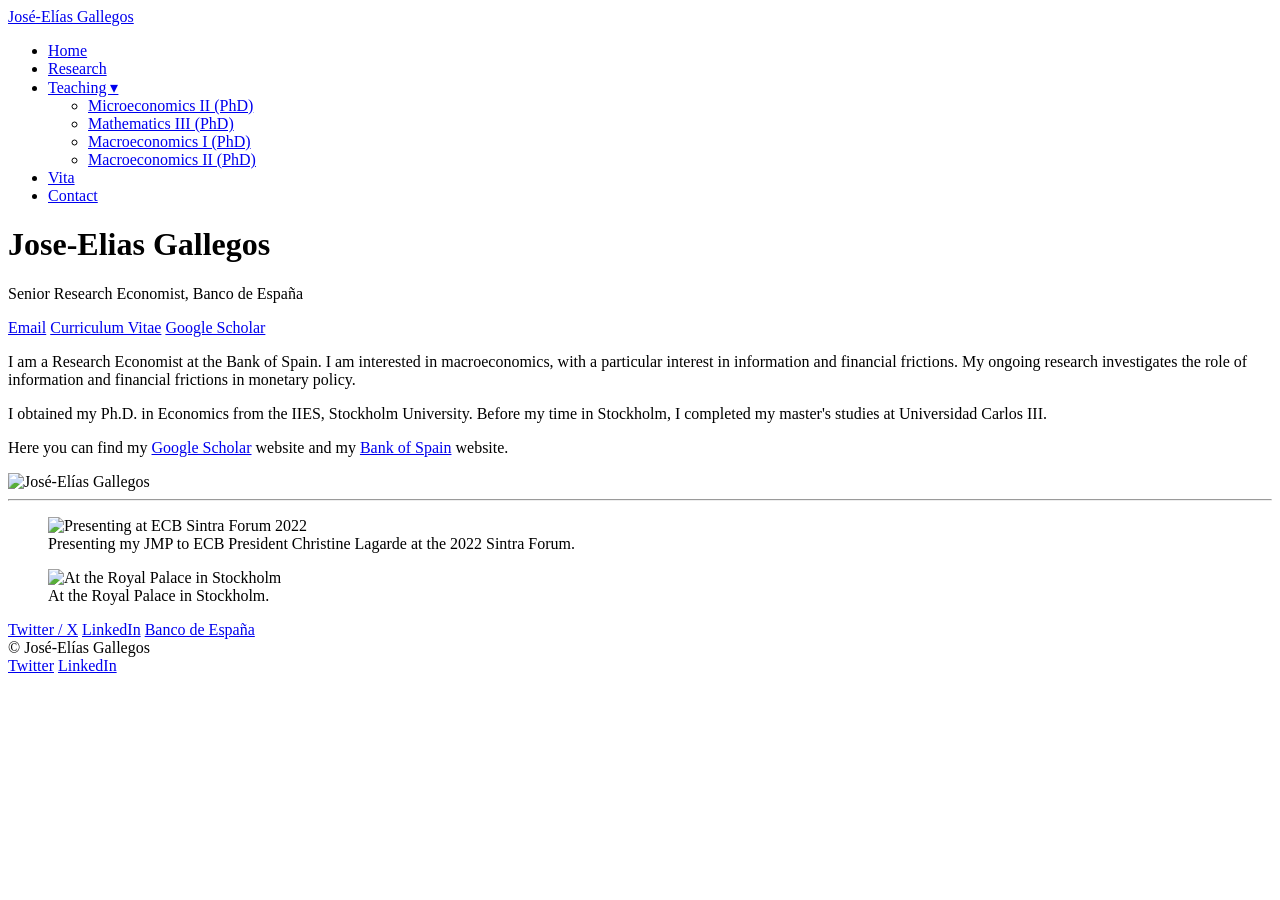
==== index.html @ 2db12de3 "Original files Inserted" ====
<!DOCTYPE html>
<html lang="en">
<head>
  <meta charset="UTF-8">
  <meta name="viewport" content="width=device-width, initial-scale=1.0">
  <meta name="description" content="José-Elías Gallegos, Senior Research Economist at Banco de España. Research in macroeconomics, information and financial frictions, monetary policy.">
  <meta name="keywords" content="Jose, Elias, Gallegos, economist, Banco de España, Bank of Spain, macroeconomics, monetary policy">
  <meta property="og:title" content="José-Elías Gallegos">
  <meta property="og:description" content="Senior Research Economist, Banco de España">
  <meta property="og:url" content="https://www.joseeliasgallegos.com/">
  <title>Home — José-Elías Gallegos</title>
  <link rel="stylesheet" href="style.css">
</head>
<body>

<nav>
  <div class="nav-inner">
    <a href="index.html" class="site-name">José-Elías Gallegos</a>
    <ul>
      <li><a href="index.html" class="active">Home</a></li>
      <li><a href="research.html">Research</a></li>
      <li>
        <a href="teaching.html">Teaching ▾</a>
        <ul class="dropdown">
          <li><a href="teaching.html#micro2">Microeconomics II (PhD)</a></li>
          <li><a href="teaching.html#math3">Mathematics III (PhD)</a></li>
          <li><a href="teaching.html#macro1">Macroeconomics I (PhD)</a></li>
          <li><a href="teaching.html#macro2">Macroeconomics II (PhD)</a></li>
        </ul>
      </li>
      <li><a href="vita.html">Vita</a></li>
      <li><a href="contact.html">Contact</a></li>
    </ul>
  </div>
</nav>

<main>
  <div class="home-header">
    <div class="intro">
      <h1>Jose-Elias Gallegos</h1>
      <p class="subtitle">Senior Research Economist, Banco de España</p>
      <div class="quick-links">
        <a href="mailto:jose.elias.gallegos@bde.es">Email</a>
        <a href="cv_bancodeespana.pdf" target="_blank">Curriculum Vitae</a>
        <a href="https://scholar.google.com/citations?user=LUEIuccAAAAJ&hl=es" target="_blank">Google Scholar</a>
      </div>
      <div class="bio">
        <p>I am a Research Economist at the Bank of Spain. I am interested in macroeconomics, with a particular interest in information and financial frictions. My ongoing research investigates the role of information and financial frictions in monetary policy.</p>
        <p>I obtained my Ph.D. in Economics from the IIES, Stockholm University. Before my time in Stockholm, I completed my master's studies at Universidad Carlos III.</p>
        <p>Here you can find my <a href="https://scholar.google.com/citations?user=LUEIuccAAAAJ&hl=es" target="_blank">Google Scholar</a> website and my <a href="https://www.bde.es/investigador/en/menu/people/research_staff_a/gallegos--jose-elias.html" target="_blank">Bank of Spain</a> website.</p>
      </div>
    </div>
    <img class="photo" src="https://www.joseeliasgallegos.com/uploads/7/5/1/4/75144577/dsc03676-2_orig.jpg" alt="José-Elías Gallegos">
  </div>

  <hr>

  <div class="photo-row">
    <figure class="photo-item">
      <img src="https://www.joseeliasgallegos.com/uploads/7/5/1/4/75144577/editor/img-6295.jpg" alt="Presenting at ECB Sintra Forum 2022">
      <figcaption>Presenting my JMP to ECB President Christine Lagarde at the 2022 Sintra Forum.</figcaption>
    </figure>
    <figure class="photo-item">
      <img src="https://www.joseeliasgallegos.com/uploads/7/5/1/4/75144577/editor/f115c68c-9a59-4f1e-ac28-5341543e4407.jpg" alt="At the Royal Palace in Stockholm">
      <figcaption>At the Royal Palace in Stockholm.</figcaption>
    </figure>
  </div>

  <div class="social-links">
    <a href="https://twitter.com/JoseEGaIIegos" target="_blank">Twitter / X</a>
    <a href="https://www.linkedin.com/in/jos%C3%A9-el%C3%ADas-gallegos-dago-4750639b/" target="_blank">LinkedIn</a>
    <a href="https://www.bde.es/investigador/en/menu/people/research_staff_a/gallegos--jose-elias.html" target="_blank">Banco de España</a>
  </div>
</main>

<footer>
  <div class="footer-inner">
    <span>© José-Elías Gallegos</span>
    <div class="footer-links">
      <a href="https://twitter.com/JoseEGaIIegos" target="_blank">Twitter</a>
      <a href="https://www.linkedin.com/in/jos%C3%A9-el%C3%ADas-gallegos-dago-4750639b/" target="_blank">LinkedIn</a>
    </div>
  </div>
</footer>

</body>
</html>
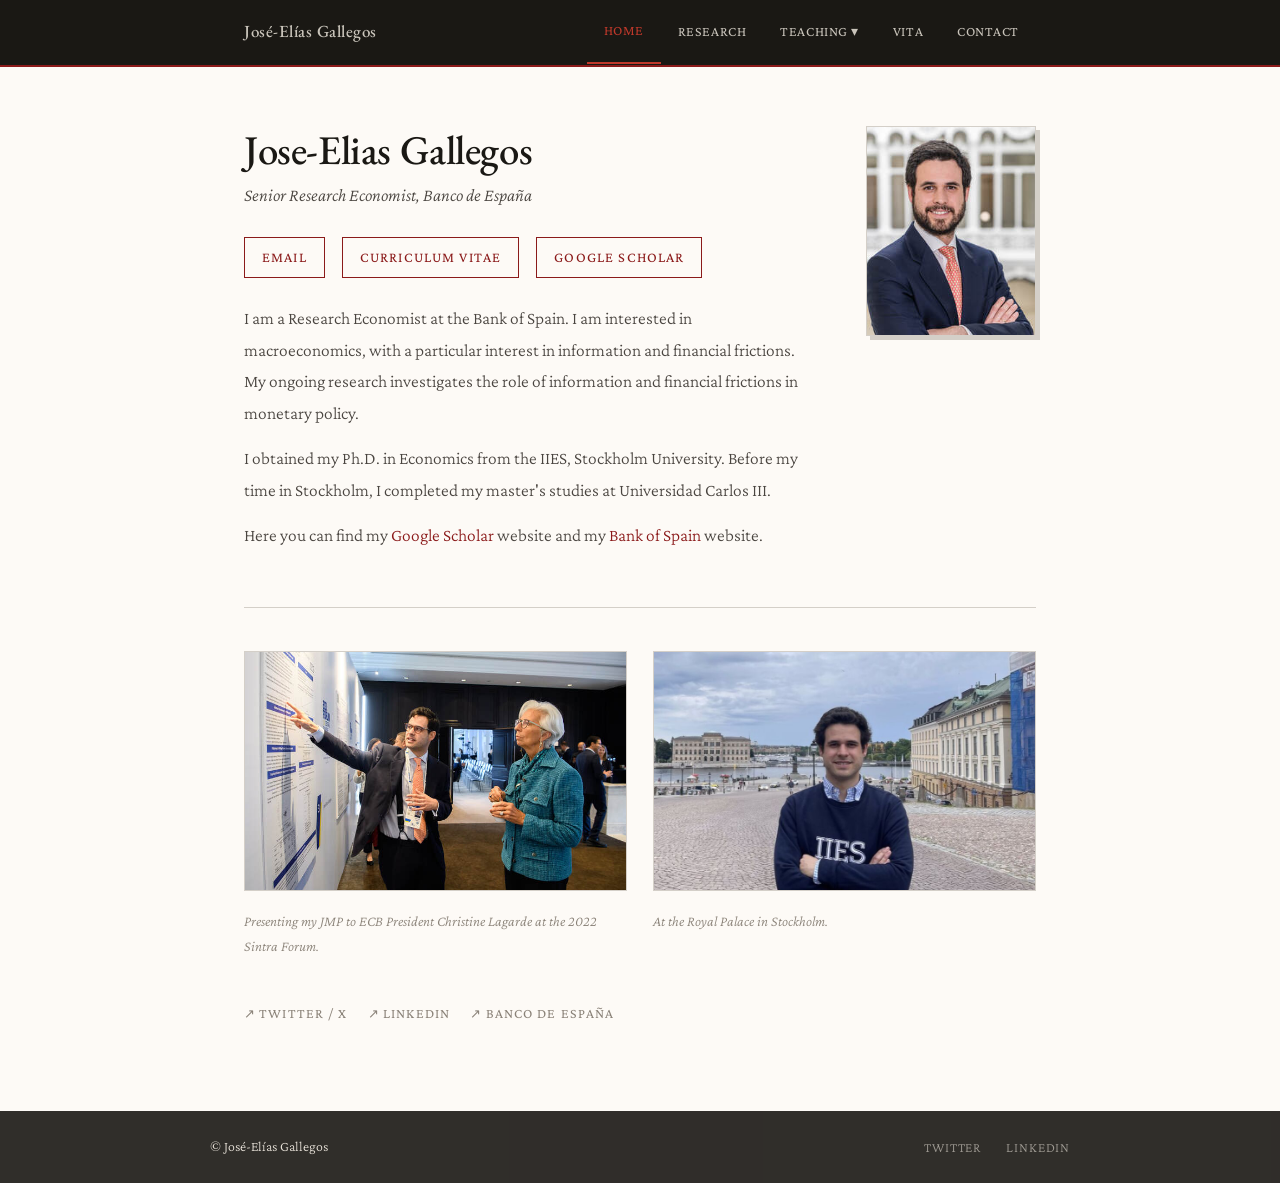
==== commit 0f45d63f: "Complete website overhaul: add local assets, teaching subpages, and fix all paths - Add imagenes/ fo" ====
--- a/index.html
+++ b/index.html
@@ -4,15 +4,12 @@
   <meta charset="UTF-8">
   <meta name="viewport" content="width=device-width, initial-scale=1.0">
   <meta name="description" content="José-Elías Gallegos, Senior Research Economist at Banco de España. Research in macroeconomics, information and financial frictions, monetary policy.">
-  <meta name="keywords" content="Jose, Elias, Gallegos, economist, Banco de España, Bank of Spain, macroeconomics, monetary policy">
   <meta property="og:title" content="José-Elías Gallegos">
   <meta property="og:description" content="Senior Research Economist, Banco de España">
-  <meta property="og:url" content="https://www.joseeliasgallegos.com/">
   <title>Home — José-Elías Gallegos</title>
   <link rel="stylesheet" href="style.css">
 </head>
 <body>
-
 <nav>
   <div class="nav-inner">
     <a href="index.html" class="site-name">José-Elías Gallegos</a>
@@ -22,10 +19,10 @@
       <li>
         <a href="teaching.html">Teaching ▾</a>
         <ul class="dropdown">
-          <li><a href="teaching.html#micro2">Microeconomics II (PhD)</a></li>
-          <li><a href="teaching.html#math3">Mathematics III (PhD)</a></li>
-          <li><a href="teaching.html#macro1">Macroeconomics I (PhD)</a></li>
-          <li><a href="teaching.html#macro2">Macroeconomics II (PhD)</a></li>
+          <li><a href="microeconomics-ii-phd.html">Microeconomics II (PhD)</a></li>
+          <li><a href="mathematics-iii-phd.html">Mathematics III (PhD)</a></li>
+          <li><a href="macroeconomics-i-phd.html">Macroeconomics I (PhD)</a></li>
+          <li><a href="macroeconomics-ii-phd.html">Macroeconomics II (PhD)</a></li>
         </ul>
       </li>
       <li><a href="vita.html">Vita</a></li>
@@ -33,7 +30,6 @@
     </ul>
   </div>
 </nav>
-
 <main>
   <div class="home-header">
     <div class="intro">
@@ -41,7 +37,7 @@
       <p class="subtitle">Senior Research Economist, Banco de España</p>
       <div class="quick-links">
         <a href="mailto:jose.elias.gallegos@bde.es">Email</a>
-        <a href="cv_bancodeespana.pdf" target="_blank">Curriculum Vitae</a>
+        <a href="pdfs/cv_bancodeespana.pdf" target="_blank">Curriculum Vitae</a>
         <a href="https://scholar.google.com/citations?user=LUEIuccAAAAJ&hl=es" target="_blank">Google Scholar</a>
       </div>
       <div class="bio">
@@ -50,29 +46,25 @@
         <p>Here you can find my <a href="https://scholar.google.com/citations?user=LUEIuccAAAAJ&hl=es" target="_blank">Google Scholar</a> website and my <a href="https://www.bde.es/investigador/en/menu/people/research_staff_a/gallegos--jose-elias.html" target="_blank">Bank of Spain</a> website.</p>
       </div>
     </div>
-    <img class="photo" src="https://www.joseeliasgallegos.com/uploads/7/5/1/4/75144577/dsc03676-2_orig.jpg" alt="José-Elías Gallegos">
+    <img class="photo" src="imagenes/foto-perfil.jpg" alt="José-Elías Gallegos">
   </div>
-
   <hr>
-
   <div class="photo-row">
     <figure class="photo-item">
-      <img src="https://www.joseeliasgallegos.com/uploads/7/5/1/4/75144577/editor/img-6295.jpg" alt="Presenting at ECB Sintra Forum 2022">
+      <img src="imagenes/foto-sintra.jpg" alt="Presenting at ECB Sintra Forum 2022">
       <figcaption>Presenting my JMP to ECB President Christine Lagarde at the 2022 Sintra Forum.</figcaption>
     </figure>
     <figure class="photo-item">
-      <img src="https://www.joseeliasgallegos.com/uploads/7/5/1/4/75144577/editor/f115c68c-9a59-4f1e-ac28-5341543e4407.jpg" alt="At the Royal Palace in Stockholm">
+      <img src="imagenes/foto-estocolmo.jpg" alt="At the Royal Palace in Stockholm">
       <figcaption>At the Royal Palace in Stockholm.</figcaption>
     </figure>
   </div>
-
   <div class="social-links">
     <a href="https://twitter.com/JoseEGaIIegos" target="_blank">Twitter / X</a>
     <a href="https://www.linkedin.com/in/jos%C3%A9-el%C3%ADas-gallegos-dago-4750639b/" target="_blank">LinkedIn</a>
     <a href="https://www.bde.es/investigador/en/menu/people/research_staff_a/gallegos--jose-elias.html" target="_blank">Banco de España</a>
   </div>
 </main>
-
 <footer>
   <div class="footer-inner">
     <span>© José-Elías Gallegos</span>
@@ -82,6 +74,5 @@
     </div>
   </div>
 </footer>
-
 </body>
 </html>
--- a/style.css
+++ b/style.css
@@ -0,0 +1,618 @@
+@import url('https://fonts.googleapis.com/css2?family=EB+Garamond:ital,wght@0,400;0,500;0,600;1,400;1,500&family=Crimson+Pro:ital,wght@0,300;0,400;0,600;1,300;1,400&family=JetBrains+Mono:wght@400;500&display=swap');
+
+:root {
+  --cream: #f8f5f0;
+  --ink: #1a1814;
+  --ink-light: #4a4540;
+  --ink-muted: #8a8278;
+  --accent: #8b1a1a;
+  --accent-soft: #c0392b;
+  --rule: #d4cfc8;
+  --bg: #fdfaf6;
+  --nav-bg: #1a1814;
+  --nav-text: #e8e2d8;
+  --nav-hover: #c0392b;
+  --link: #8b1a1a;
+  --link-hover: #c0392b;
+  --section-bg: #f2ede6;
+}
+
+*, *::before, *::after {
+  box-sizing: border-box;
+  margin: 0;
+  padding: 0;
+}
+
+html {
+  font-size: 17px;
+  scroll-behavior: smooth;
+}
+
+body {
+  background: var(--bg);
+  color: var(--ink);
+  font-family: 'Crimson Pro', Georgia, serif;
+  font-weight: 300;
+  line-height: 1.75;
+  min-height: 100vh;
+  display: flex;
+  flex-direction: column;
+}
+
+/* ── NAVIGATION ── */
+nav {
+  background: var(--nav-bg);
+  position: sticky;
+  top: 0;
+  z-index: 100;
+  border-bottom: 2px solid var(--accent);
+}
+
+nav .nav-inner {
+  max-width: 860px;
+  margin: 0 auto;
+  padding: 0 2rem;
+  display: flex;
+  align-items: center;
+  justify-content: space-between;
+  gap: 1rem;
+}
+
+nav .site-name {
+  font-family: 'EB Garamond', Georgia, serif;
+  font-size: 1rem;
+  font-weight: 500;
+  color: var(--nav-text);
+  text-decoration: none;
+  letter-spacing: 0.03em;
+  padding: 1rem 0;
+  white-space: nowrap;
+  opacity: 0.85;
+}
+
+nav ul {
+  list-style: none;
+  display: flex;
+  align-items: center;
+  gap: 0;
+  flex-wrap: wrap;
+}
+
+nav ul li {
+  position: relative;
+}
+
+nav ul li a {
+  display: block;
+  padding: 1.1rem 1rem;
+  color: var(--nav-text);
+  text-decoration: none;
+  font-family: 'Crimson Pro', Georgia, serif;
+  font-size: 0.95rem;
+  font-weight: 400;
+  letter-spacing: 0.04em;
+  text-transform: uppercase;
+  font-size: 0.82rem;
+  transition: color 0.2s;
+  opacity: 0.85;
+}
+
+nav ul li a:hover,
+nav ul li a.active {
+  color: var(--nav-hover);
+  opacity: 1;
+}
+
+nav ul li a.active {
+  border-bottom: 2px solid var(--nav-hover);
+}
+
+/* Dropdown */
+nav ul li .dropdown {
+  display: none;
+  position: absolute;
+  top: 100%;
+  left: 0;
+  background: var(--nav-bg);
+  border-top: 2px solid var(--accent);
+  min-width: 220px;
+  box-shadow: 0 4px 20px rgba(0,0,0,0.3);
+  z-index: 200;
+}
+
+nav ul li:hover .dropdown {
+  display: block;
+}
+
+nav ul li .dropdown li a {
+  padding: 0.6rem 1.2rem;
+  font-size: 0.8rem;
+  border-left: 2px solid transparent;
+  text-transform: none;
+  letter-spacing: 0.02em;
+}
+
+nav ul li .dropdown li a:hover {
+  border-left-color: var(--nav-hover);
+  background: rgba(255,255,255,0.05);
+}
+
+/* ── LAYOUT ── */
+main {
+  flex: 1;
+  max-width: 860px;
+  margin: 0 auto;
+  padding: 3.5rem 2rem 5rem;
+  width: 100%;
+}
+
+/* ── TYPOGRAPHY ── */
+h1 {
+  font-family: 'EB Garamond', Georgia, serif;
+  font-size: 2.4rem;
+  font-weight: 500;
+  line-height: 1.2;
+  letter-spacing: -0.01em;
+  color: var(--ink);
+  margin-bottom: 0.3rem;
+}
+
+h2 {
+  font-family: 'EB Garamond', Georgia, serif;
+  font-size: 1.5rem;
+  font-weight: 500;
+  color: var(--ink);
+  margin-bottom: 1.2rem;
+  margin-top: 2.5rem;
+  padding-bottom: 0.4rem;
+  border-bottom: 1px solid var(--rule);
+  letter-spacing: 0.01em;
+}
+
+h2:first-child {
+  margin-top: 0;
+}
+
+h3 {
+  font-family: 'EB Garamond', Georgia, serif;
+  font-size: 1.1rem;
+  font-weight: 600;
+  color: var(--ink);
+  margin-bottom: 0.3rem;
+}
+
+p {
+  margin-bottom: 1rem;
+}
+
+a {
+  color: var(--link);
+  text-decoration: none;
+  border-bottom: 1px solid transparent;
+  transition: color 0.2s, border-color 0.2s;
+}
+
+a:hover {
+  color: var(--link-hover);
+  border-bottom-color: var(--link-hover);
+}
+
+hr {
+  border: none;
+  border-top: 1px solid var(--rule);
+  margin: 2.5rem 0;
+}
+
+em {
+  font-style: italic;
+}
+
+strong, b {
+  font-weight: 600;
+}
+
+/* ── HOME PAGE ── */
+.home-header {
+  display: grid;
+  grid-template-columns: 1fr auto;
+  gap: 3rem;
+  align-items: start;
+  margin-bottom: 2.5rem;
+}
+
+.home-header .photo {
+  width: 170px;
+  height: 210px;
+  object-fit: cover;
+  object-position: top center;
+  border: 1px solid var(--rule);
+  box-shadow: 4px 4px 0 var(--rule);
+  flex-shrink: 0;
+}
+
+.home-header .intro {
+  flex: 1;
+}
+
+.subtitle {
+  font-family: 'Crimson Pro', Georgia, serif;
+  font-size: 1.05rem;
+  color: var(--ink-light);
+  font-weight: 300;
+  margin-bottom: 1.5rem;
+  font-style: italic;
+}
+
+.quick-links {
+  display: flex;
+  gap: 1rem;
+  margin-bottom: 1.5rem;
+  flex-wrap: wrap;
+}
+
+.quick-links a {
+  font-family: 'Crimson Pro', Georgia, serif;
+  font-size: 0.85rem;
+  text-transform: uppercase;
+  letter-spacing: 0.08em;
+  font-weight: 400;
+  padding: 0.4rem 1rem;
+  border: 1px solid var(--accent);
+  color: var(--accent);
+  transition: background 0.2s, color 0.2s;
+}
+
+.quick-links a:hover {
+  background: var(--accent);
+  color: white;
+  border-bottom-color: var(--accent);
+}
+
+.bio {
+  font-size: 1.03rem;
+  line-height: 1.8;
+  color: var(--ink-light);
+}
+
+.bio p {
+  margin-bottom: 0.8rem;
+}
+
+/* Photos row */
+.photo-row {
+  display: grid;
+  grid-template-columns: 1fr 1fr;
+  gap: 1.5rem;
+  margin: 2.5rem 0;
+}
+
+.photo-item img {
+  width: 100%;
+  height: 240px;
+  object-fit: cover;
+  border: 1px solid var(--rule);
+}
+
+.photo-item figcaption {
+  font-size: 0.85rem;
+  color: var(--ink-muted);
+  margin-top: 0.5rem;
+  font-style: italic;
+}
+
+/* Social links */
+.social-links {
+  display: flex;
+  gap: 1.2rem;
+  margin-top: 1.5rem;
+  flex-wrap: wrap;
+}
+
+.social-links a {
+  font-size: 0.82rem;
+  text-transform: uppercase;
+  letter-spacing: 0.08em;
+  color: var(--ink-muted);
+  font-weight: 400;
+  transition: color 0.2s;
+  border-bottom: none;
+}
+
+.social-links a:hover {
+  color: var(--accent);
+}
+
+.social-links a::before {
+  content: '↗ ';
+  font-size: 0.75rem;
+}
+
+/* ── RESEARCH PAGE ── */
+.paper-list {
+  list-style: none;
+  margin-bottom: 0.5rem;
+}
+
+.paper-item {
+  padding: 1.4rem 0;
+  border-bottom: 1px solid var(--rule);
+}
+
+.paper-item:first-child {
+  padding-top: 0.2rem;
+}
+
+.paper-item:last-child {
+  border-bottom: none;
+}
+
+.paper-title {
+  font-family: 'EB Garamond', Georgia, serif;
+  font-size: 1.08rem;
+  font-weight: 600;
+  font-style: italic;
+  color: var(--ink);
+  margin-bottom: 0.3rem;
+}
+
+.paper-title a {
+  color: var(--ink);
+  border-bottom: 1px solid var(--rule);
+}
+
+.paper-title a:hover {
+  color: var(--accent);
+  border-bottom-color: var(--accent);
+}
+
+.paper-authors {
+  font-size: 0.95rem;
+  color: var(--ink-light);
+  margin-bottom: 0.25rem;
+}
+
+.paper-journal {
+  font-size: 0.93rem;
+  color: var(--ink-light);
+  font-style: italic;
+  margin-bottom: 0.4rem;
+}
+
+.paper-links {
+  display: flex;
+  flex-wrap: wrap;
+  gap: 0.4rem;
+  margin-top: 0.5rem;
+}
+
+.paper-links a {
+  font-size: 0.78rem;
+  text-transform: uppercase;
+  letter-spacing: 0.06em;
+  padding: 0.2rem 0.6rem;
+  border: 1px solid var(--rule);
+  color: var(--ink-muted);
+  border-radius: 0;
+  transition: all 0.2s;
+}
+
+.paper-links a:hover {
+  border-color: var(--accent);
+  color: var(--accent);
+  background: transparent;
+}
+
+.badge {
+  display: inline-block;
+  font-size: 0.75rem;
+  background: var(--accent);
+  color: white;
+  padding: 0.15rem 0.55rem;
+  text-transform: uppercase;
+  letter-spacing: 0.06em;
+  margin-left: 0.5rem;
+  font-style: normal;
+  font-family: 'Crimson Pro', sans-serif;
+  font-weight: 400;
+  vertical-align: middle;
+}
+
+.media-coverage {
+  font-size: 0.88rem;
+  color: var(--ink-muted);
+  margin-top: 0.4rem;
+}
+
+.media-coverage a {
+  color: var(--ink-muted);
+  border-bottom: none;
+}
+
+.media-coverage a:hover {
+  color: var(--accent);
+}
+
+/* ── TEACHING PAGE ── */
+.teaching-block {
+  margin-bottom: 2rem;
+}
+
+.course-list {
+  list-style: none;
+  margin: 0.6rem 0;
+}
+
+.course-list li {
+  padding: 0.6rem 0;
+  border-bottom: 1px solid var(--rule);
+  font-size: 1rem;
+  display: flex;
+  justify-content: space-between;
+  align-items: baseline;
+  gap: 1rem;
+}
+
+.course-list li:last-child {
+  border-bottom: none;
+}
+
+.course-year {
+  color: var(--ink-muted);
+  font-style: italic;
+  font-size: 0.92rem;
+  white-space: nowrap;
+  flex-shrink: 0;
+}
+
+.award {
+  display: inline-block;
+  font-size: 0.72rem;
+  background: #d4a017;
+  color: white;
+  padding: 0.1rem 0.5rem;
+  letter-spacing: 0.06em;
+  text-transform: uppercase;
+  vertical-align: middle;
+  margin-left: 0.4rem;
+}
+
+/* ── VITA PAGE ── */
+.vita-section {
+  margin-bottom: 2rem;
+}
+
+.vita-cta {
+  display: inline-flex;
+  align-items: center;
+  gap: 0.5rem;
+  font-family: 'EB Garamond', Georgia, serif;
+  font-size: 1.1rem;
+  color: var(--accent);
+  border: 1px solid var(--accent);
+  padding: 0.6rem 1.4rem;
+  transition: all 0.2s;
+  margin-top: 0.5rem;
+}
+
+.vita-cta:hover {
+  background: var(--accent);
+  color: white;
+  border-bottom-color: var(--accent);
+}
+
+.vita-cta::before {
+  content: '↓ ';
+}
+
+/* ── CONTACT PAGE ── */
+.contact-grid {
+  display: grid;
+  grid-template-columns: 1fr 1fr;
+  gap: 2.5rem;
+  margin-top: 1rem;
+}
+
+.contact-item {
+  padding: 1.5rem;
+  background: var(--section-bg);
+  border-left: 3px solid var(--accent);
+}
+
+.contact-item h3 {
+  font-size: 0.78rem;
+  text-transform: uppercase;
+  letter-spacing: 0.1em;
+  color: var(--ink-muted);
+  font-weight: 400;
+  font-family: 'Crimson Pro', sans-serif;
+  margin-bottom: 0.6rem;
+}
+
+.contact-item p, .contact-item a {
+  font-size: 1.05rem;
+  color: var(--ink-light);
+}
+
+/* ── FOOTER ── */
+footer {
+  background: var(--nav-bg);
+  color: var(--nav-text);
+  padding: 1.4rem 2rem;
+  font-size: 0.82rem;
+  opacity: 0.9;
+}
+
+footer .footer-inner {
+  max-width: 860px;
+  margin: 0 auto;
+  display: flex;
+  justify-content: space-between;
+  align-items: center;
+  gap: 1rem;
+  flex-wrap: wrap;
+}
+
+footer a {
+  color: var(--nav-text);
+  opacity: 0.6;
+  font-size: 0.8rem;
+  text-transform: uppercase;
+  letter-spacing: 0.06em;
+  transition: opacity 0.2s;
+  border-bottom: none;
+}
+
+footer a:hover {
+  opacity: 1;
+  color: var(--nav-hover);
+}
+
+.footer-links {
+  display: flex;
+  gap: 1.5rem;
+}
+
+/* ── RESPONSIVE ── */
+@media (max-width: 650px) {
+  nav .nav-inner {
+    flex-direction: column;
+    align-items: flex-start;
+    padding: 0.5rem 1rem;
+  }
+
+  nav ul {
+    flex-wrap: wrap;
+    gap: 0;
+  }
+
+  nav ul li a {
+    padding: 0.6rem 0.7rem;
+    font-size: 0.78rem;
+  }
+
+  main {
+    padding: 2rem 1.2rem 4rem;
+  }
+
+  h1 {
+    font-size: 1.9rem;
+  }
+
+  .home-header {
+    grid-template-columns: 1fr;
+    gap: 1.5rem;
+  }
+
+  .home-header .photo {
+    width: 140px;
+    height: 170px;
+  }
+
+  .photo-row {
+    grid-template-columns: 1fr;
+  }
+
+  .contact-grid {
+    grid-template-columns: 1fr;
+  }
+}
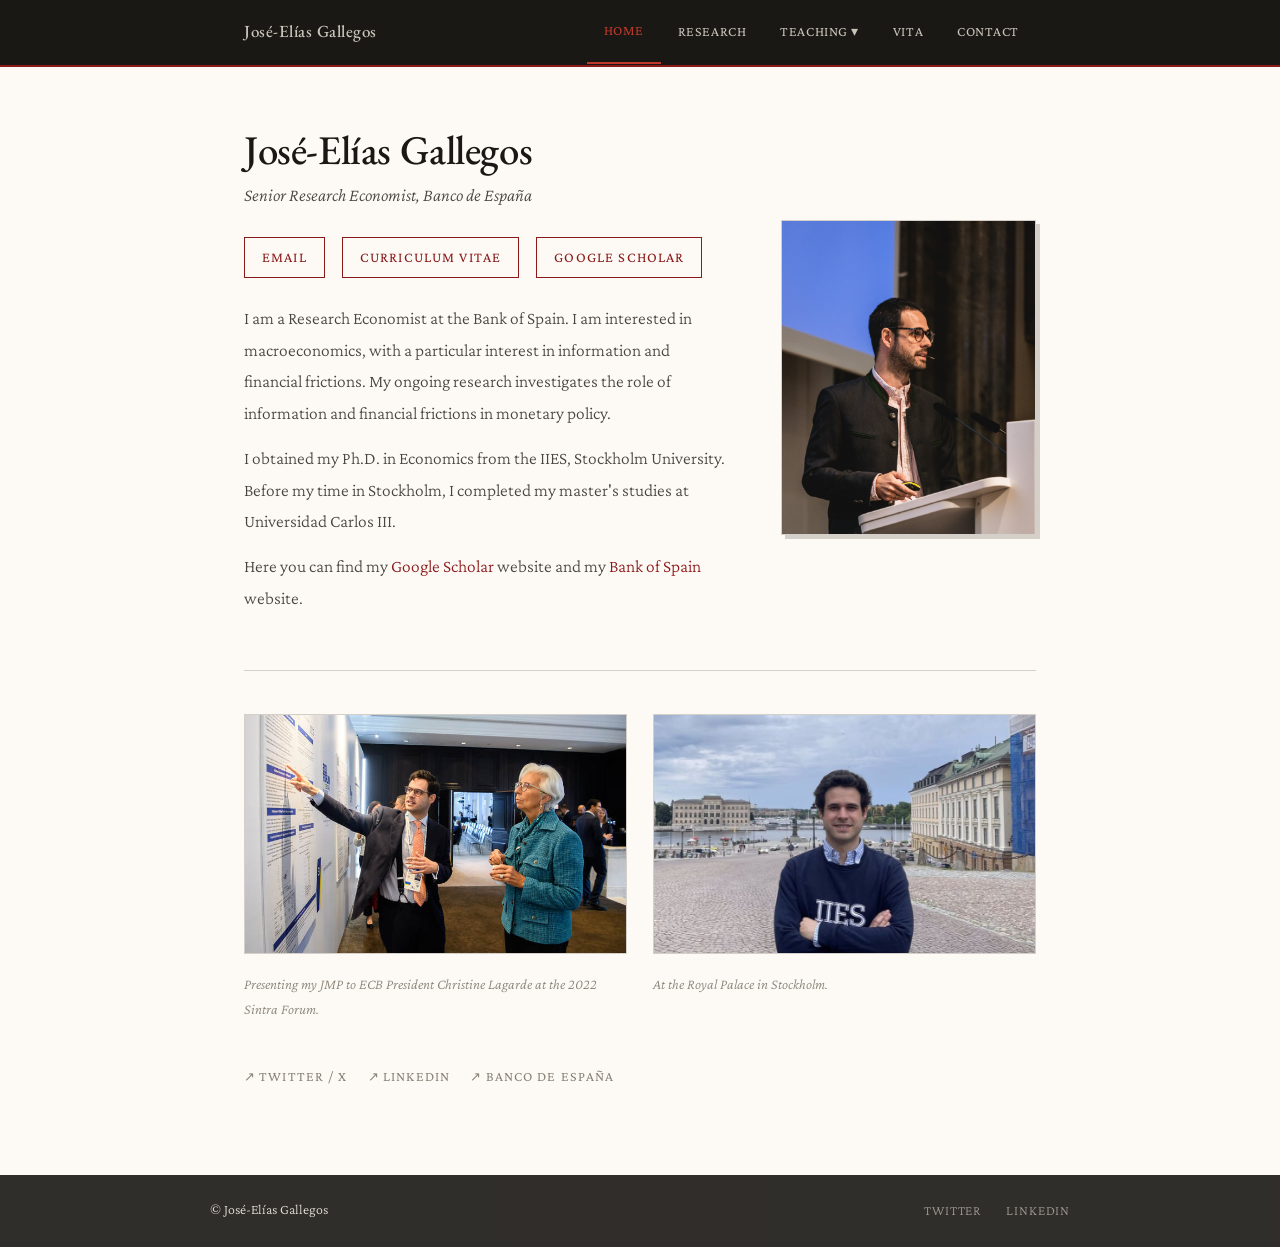
==== commit 32c762b0: "Add accent marks to name in main heading Co-Authored-By: Claude Sonnet 4.6 <noreply@anthropic.com>" ====
--- a/index.html
+++ b/index.html
@@ -33,7 +33,7 @@
 <main>
   <div class="home-header">
     <div class="intro">
-      <h1>Jose-Elias Gallegos</h1>
+      <h1>José-Elías Gallegos</h1>
       <p class="subtitle">Senior Research Economist, Banco de España</p>
       <div class="quick-links">
         <a href="mailto:jose.elias.gallegos@bde.es">Email</a>
--- a/style.css
+++ b/style.css
@@ -221,13 +221,14 @@
 }
 
 .home-header .photo {
-  width: 170px;
-  height: 210px;
+  width: 255px;
+  height: 315px;
   object-fit: cover;
   object-position: top center;
   border: 1px solid var(--rule);
   box-shadow: 4px 4px 0 var(--rule);
   flex-shrink: 0;
+  margin-top: 5.5rem;
 }
 
 .home-header .intro {
@@ -604,8 +605,9 @@
   }
 
   .home-header .photo {
-    width: 140px;
-    height: 170px;
+    width: 210px;
+    height: 255px;
+    margin-top: 0;
   }
 
   .photo-row {
